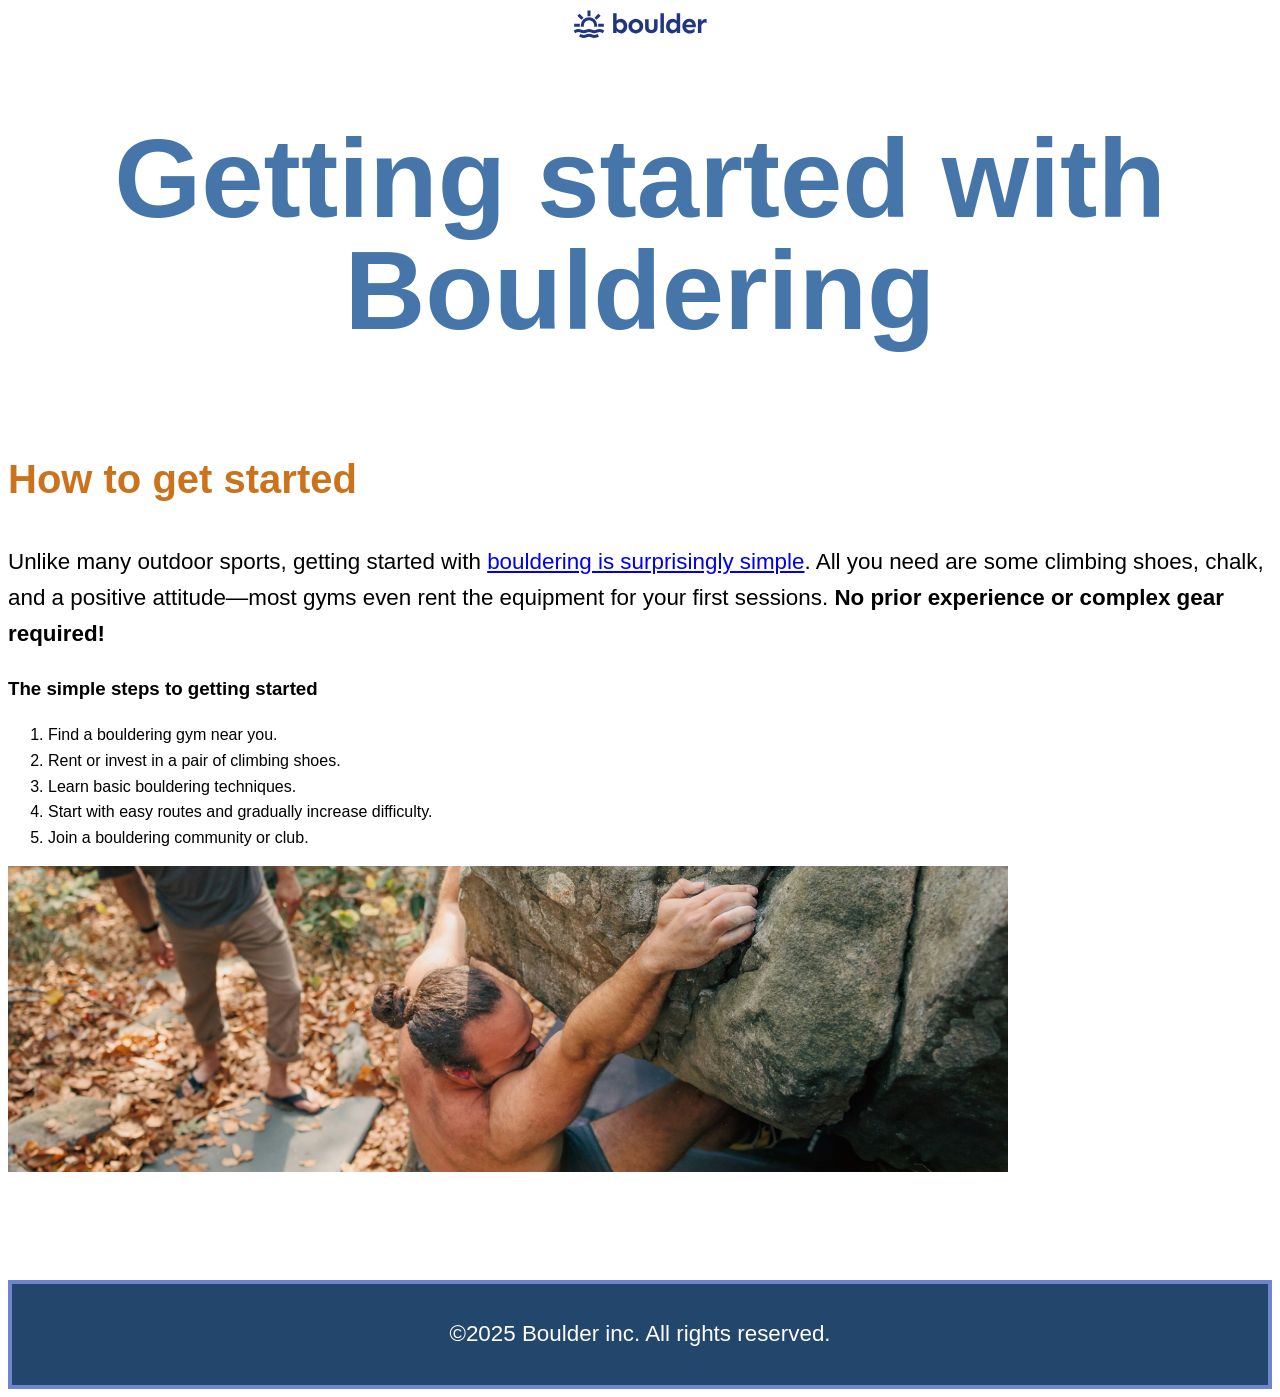
==== getting-started.html @ bad335f8 "Finished version 1" ====
<!DOCTYPE html>
<html lang="en">
  <head>
    <meta charset="UTF-8" />
    <meta name="viewport" content="width=device-width, initial-scale=1.0" />
    <title>Getting Started</title>
    <link rel="stylesheet" href="./css/style.css" />
  </head>
  <body>
    <header>
      <img src="./images/logo.svg" alt="Boulder inc." />
    </header>
    <main>
      <h1>Getting started with Bouldering</h1>
      <section>
        <h2>How to get started</h2>
        <p>
          Unlike many outdoor sports, getting started with
          <a href="./index.html">bouldering is surprisingly simple</a>. All you
          need are some climbing shoes, chalk, and a positive attitude—most gyms
          even rent the equipment for your first sessions.
          <strong>No prior experience or complex gear required!</strong>
        </p>
        <h3>The simple steps to getting started</h3>
        <ol>
          <li>Find a bouldering gym near you.</li>
          <li>Rent or invest in a pair of climbing shoes.</li>
          <li>Learn basic bouldering techniques.</li>
          <li>Start with easy routes and gradually increase difficulty.</li>
          <li>Join a bouldering community or club.</li>
        </ol>

        <img src="./images/getting-started-outdoors.jpg" alt="" />
      </section>
    </main>

    <footer><p>©2025 Boulder inc. All rights reserved.</p></footer>
  </body>
</html>
---- css/style.css ----
* {
  box-sizing: border-box;
}

body {
  font-family: sans-serif;
  line-height: 1.6;
}

header {
  text-align: center;
}

section {
  margin-block: 100px;
}

h1 {
  color: #4676a9;
  font-size: 50px;
  text-align: center;
  font-size: 7rem;
  line-height: 1;
}

h2 {
  color: #cb731c;
  font-size: 2.5rem;
}

p {
  font-size: 1.4rem;
}

footer {
  padding: 10px;
  text-align: center;
  background: #22466c;
  color: #ffffff;
  border: solid 4px #6e84cf;
}
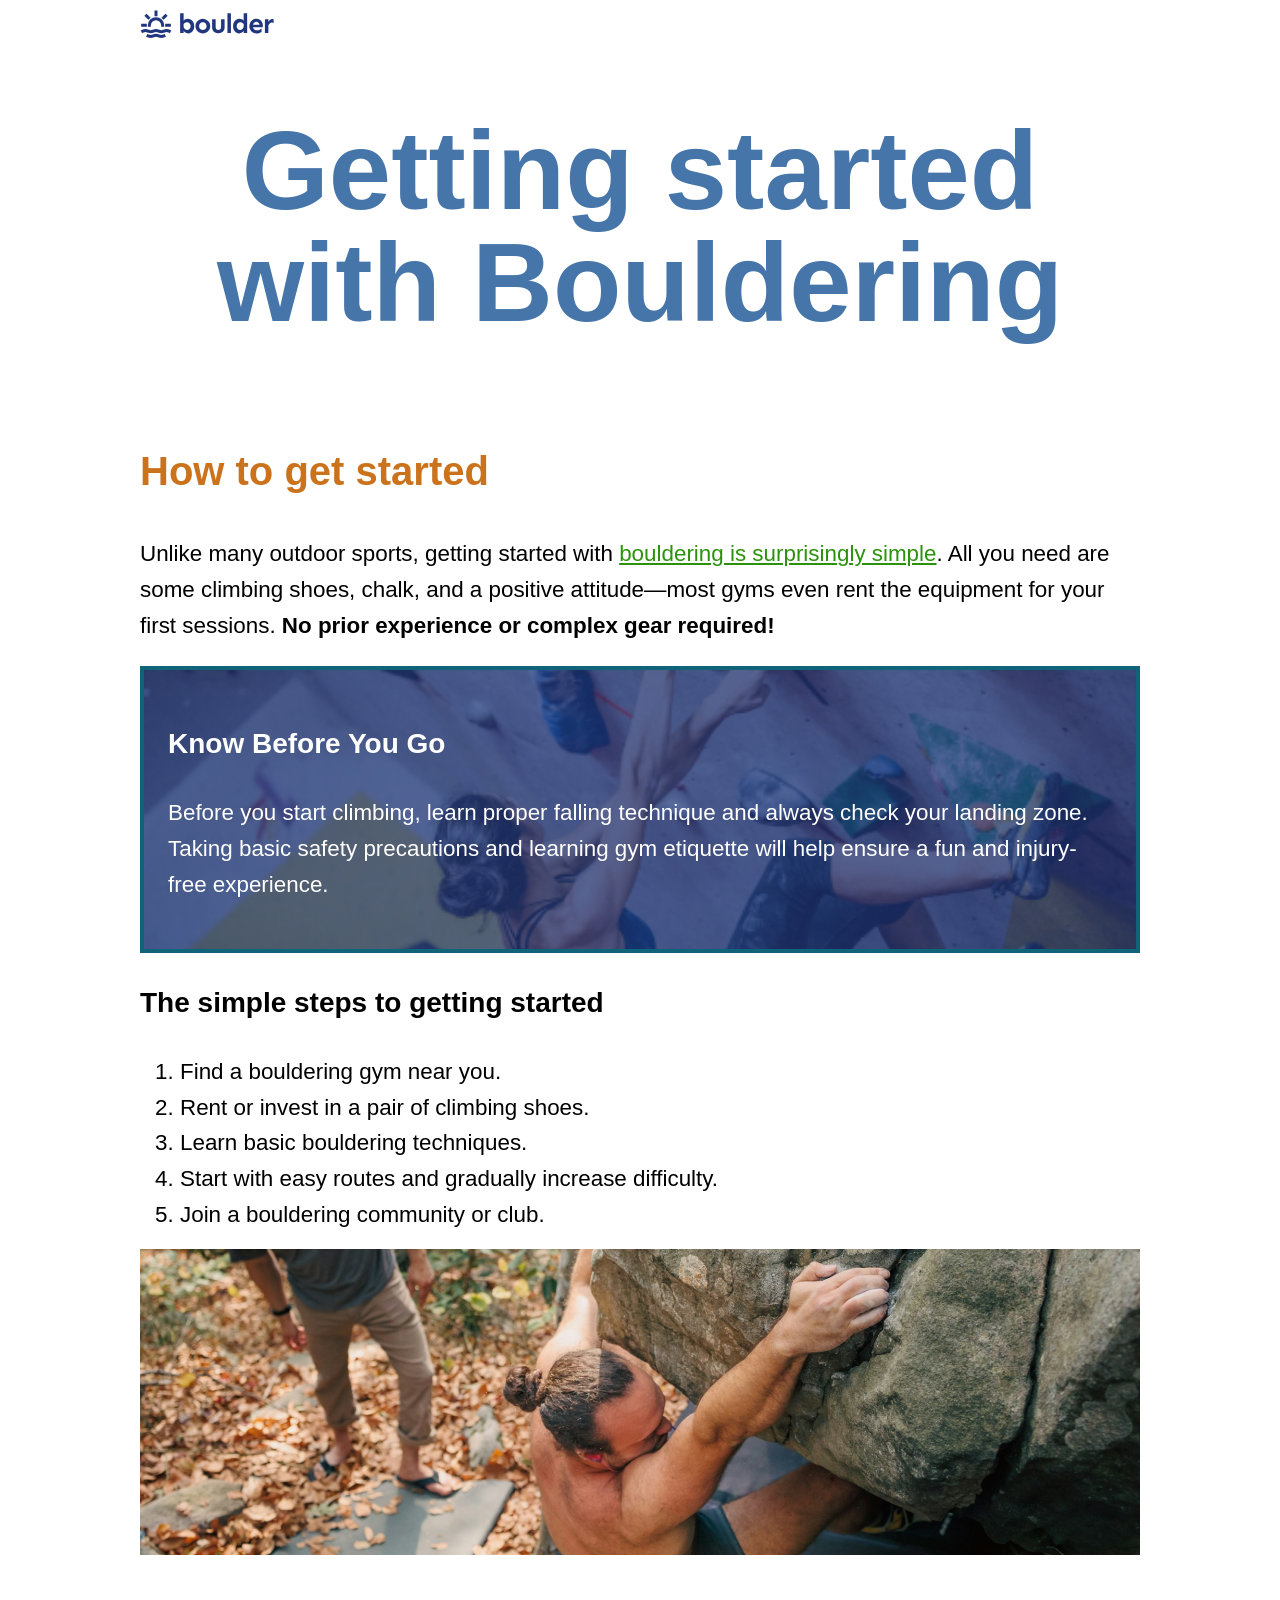
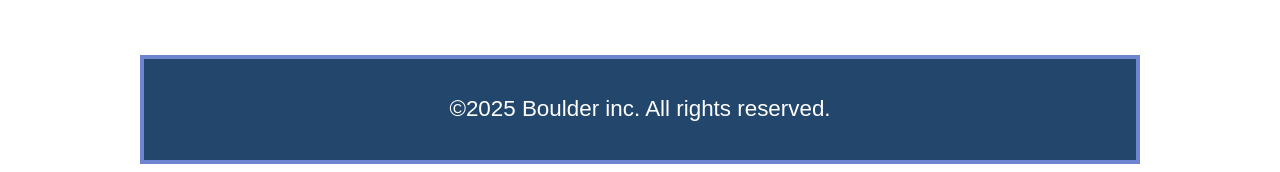
==== commit 17f9170b: "Starting version 2" ====
--- a/getting-started.html
+++ b/getting-started.html
@@ -7,33 +7,46 @@
     <link rel="stylesheet" href="./css/style.css" />
   </head>
   <body>
-    <header>
-      <img src="./images/logo.svg" alt="Boulder inc." />
-    </header>
-    <main>
-      <h1>Getting started with Bouldering</h1>
-      <section>
-        <h2>How to get started</h2>
-        <p>
-          Unlike many outdoor sports, getting started with
-          <a href="./index.html">bouldering is surprisingly simple</a>. All you
-          need are some climbing shoes, chalk, and a positive attitude—most gyms
-          even rent the equipment for your first sessions.
-          <strong>No prior experience or complex gear required!</strong>
-        </p>
-        <h3>The simple steps to getting started</h3>
-        <ol>
-          <li>Find a bouldering gym near you.</li>
-          <li>Rent or invest in a pair of climbing shoes.</li>
-          <li>Learn basic bouldering techniques.</li>
-          <li>Start with easy routes and gradually increase difficulty.</li>
-          <li>Join a bouldering community or club.</li>
-        </ol>
+    <div class="wrapper">
+      <header>
+        <img src="./images/logo.svg" alt="Boulder inc." />
+      </header>
+      <main>
+        <h1>Getting started with Bouldering</h1>
+        <section>
+          <h2>How to get started</h2>
+          <p>
+            Unlike many outdoor sports, getting started with
+            <a href="./index.html">bouldering is surprisingly simple</a>. All
+            you need are some climbing shoes, chalk, and a positive
+            attitude—most gyms even rent the equipment for your first sessions.
+            <strong>No prior experience or complex gear required!</strong>
+          </p>
 
-        <img src="./images/getting-started-outdoors.jpg" alt="" />
-      </section>
-    </main>
+          <div class="climber-bg">
+            <h3>Know Before You Go</h3>
+            <p>
+              Before you start climbing, learn proper falling technique and
+              always check your landing zone. Taking basic safety precautions
+              and learning gym etiquette will help ensure a fun and injury-free
+              experience.
+            </p>
+          </div>
 
-    <footer><p>©2025 Boulder inc. All rights reserved.</p></footer>
+          <h3>The simple steps to getting started</h3>
+          <ol>
+            <li>Find a bouldering gym near you.</li>
+            <li>Rent or invest in a pair of climbing shoes.</li>
+            <li>Learn basic bouldering techniques.</li>
+            <li>Start with easy routes and gradually increase difficulty.</li>
+            <li>Join a bouldering community or club.</li>
+          </ol>
+
+          <img src="./images/getting-started-outdoors.jpg" alt="" />
+        </section>
+      </main>
+
+      <footer><p>©2025 Boulder inc. All rights reserved.</p></footer>
+    </div>
   </body>
 </html>
--- a/css/style.css
+++ b/css/style.css
@@ -15,6 +15,11 @@
   margin-block: 100px;
 }
 
+.wrapper {
+  max-inline-size: 1000px;
+  margin-inline: auto;
+}
+
 h1 {
   color: #4676a9;
   font-size: 50px;
@@ -28,8 +33,53 @@
   font-size: 2.5rem;
 }
 
-p {
+h3 {
+  font-size: 1.75rem;
+}
+
+a {
+  color: #2b930b;
+}
+
+a:hover,
+a:focus-visible {
+  color: #2bcd0b;
+}
+
+a:active {
+  color: inherit;
+}
+
+img {
+  display: block;
+  max-inline-size: 100%;
+}
+
+p,
+li {
   font-size: 1.4rem;
+}
+
+.teal-text {
+  color: #087a98;
+}
+
+.teal-bg {
+  background: #087a98;
+  color: #ffffff;
+  text-align: center;
+  padding: 20px;
+  border: solid 4px #0b4a5a;
+}
+
+.climber-bg {
+  background-image: url(../images/simple-steps.jpg);
+  color: #ffffff;
+  padding: 24px;
+  border: solid 4px #0f6479;
+  background-repeat: no-repeat;
+  background-position: center;
+  background-size: cover;
 }
 
 footer {
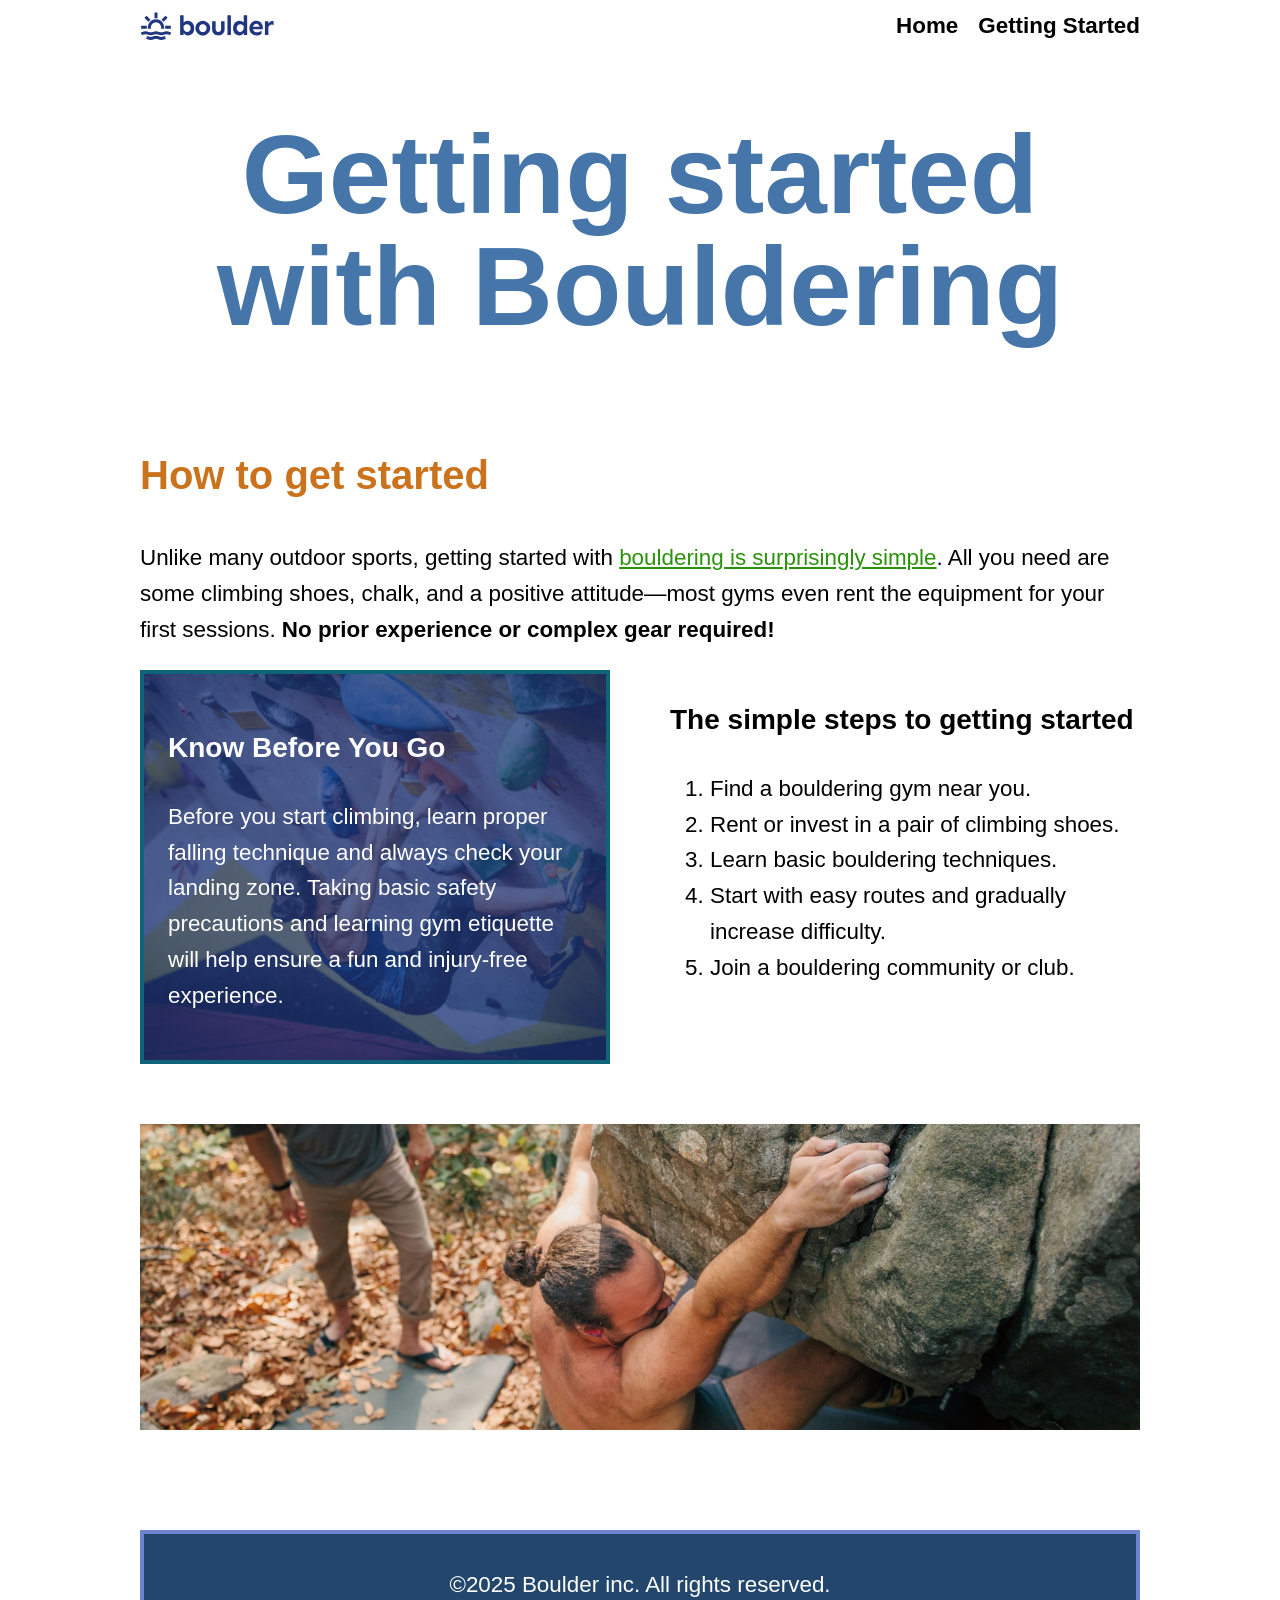
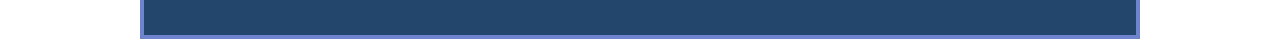
==== commit 5764c721: "Finished version 2" ====
--- a/getting-started.html
+++ b/getting-started.html
@@ -10,6 +10,12 @@
     <div class="wrapper">
       <header>
         <img src="./images/logo.svg" alt="Boulder inc." />
+        <nav class="primary-navigation" aria-label="Primary Navigation">
+          <ul>
+            <li><a href="index.html">Home</a></li>
+            <li><a href="getting-started.html">Getting Started</a></li>
+          </ul>
+        </nav>
       </header>
       <main>
         <h1>Getting started with Bouldering</h1>
@@ -17,30 +23,25 @@
           <h2>How to get started</h2>
           <p>
             Unlike many outdoor sports, getting started with
-            <a href="./index.html">bouldering is surprisingly simple</a>. All
-            you need are some climbing shoes, chalk, and a positive
-            attitude—most gyms even rent the equipment for your first sessions.
+            <a href="./index.html">bouldering is surprisingly simple</a>. All you need are some climbing shoes, chalk, and a positive attitude—most gyms even rent the equipment for your first sessions.
             <strong>No prior experience or complex gear required!</strong>
           </p>
-
-          <div class="climber-bg">
-            <h3>Know Before You Go</h3>
-            <p>
-              Before you start climbing, learn proper falling technique and
-              always check your landing zone. Taking basic safety precautions
-              and learning gym etiquette will help ensure a fun and injury-free
-              experience.
-            </p>
+          <div class="two-column-layout">
+            <div class="climber-bg">
+              <h3>Know Before You Go</h3>
+              <p>Before you start climbing, learn proper falling technique and always check your landing zone. Taking basic safety precautions and learning gym etiquette will help ensure a fun and injury-free experience.</p>
+            </div>
+            <div>
+              <h3>The simple steps to getting started</h3>
+              <ol>
+                <li>Find a bouldering gym near you.</li>
+                <li>Rent or invest in a pair of climbing shoes.</li>
+                <li>Learn basic bouldering techniques.</li>
+                <li>Start with easy routes and gradually increase difficulty.</li>
+                <li>Join a bouldering community or club.</li>
+              </ol>
+            </div>
           </div>
-
-          <h3>The simple steps to getting started</h3>
-          <ol>
-            <li>Find a bouldering gym near you.</li>
-            <li>Rent or invest in a pair of climbing shoes.</li>
-            <li>Learn basic bouldering techniques.</li>
-            <li>Start with easy routes and gradually increase difficulty.</li>
-            <li>Join a bouldering community or club.</li>
-          </ol>
 
           <img src="./images/getting-started-outdoors.jpg" alt="" />
         </section>
--- a/css/style.css
+++ b/css/style.css
@@ -8,11 +8,31 @@
 }
 
 header {
-  text-align: center;
+  display: flex;
+  justify-content: space-between;
 }
 
 section {
   margin-block: 100px;
+}
+
+.primary-navigation ul {
+  display: flex;
+  gap: 20px;
+  list-style: none;
+  margin: 0;
+  padding: 0;
+}
+
+.primary-navigation a {
+  color: black;
+  font-weight: bold;
+  text-decoration: none;
+}
+
+.primary-navigation a:hover,
+.primary-navigation a:focus-visible {
+  color: #2bcd0b;
 }
 
 .wrapper {
@@ -20,12 +40,25 @@
   margin-inline: auto;
 }
 
+.two-column-layout {
+  display: grid;
+  gap: 60px;
+  margin-block-end: 60px;
+
+  @media (width > 720px) {
+    grid-template-columns: 1fr 1fr;
+  }
+}
+
 h1 {
   color: #4676a9;
-  font-size: 50px;
   text-align: center;
-  font-size: 7rem;
+  font-size: 4rem;
   line-height: 1;
+
+  @media (width > 720px) {
+    font-size: 7rem;
+  }
 }
 
 h2 {
